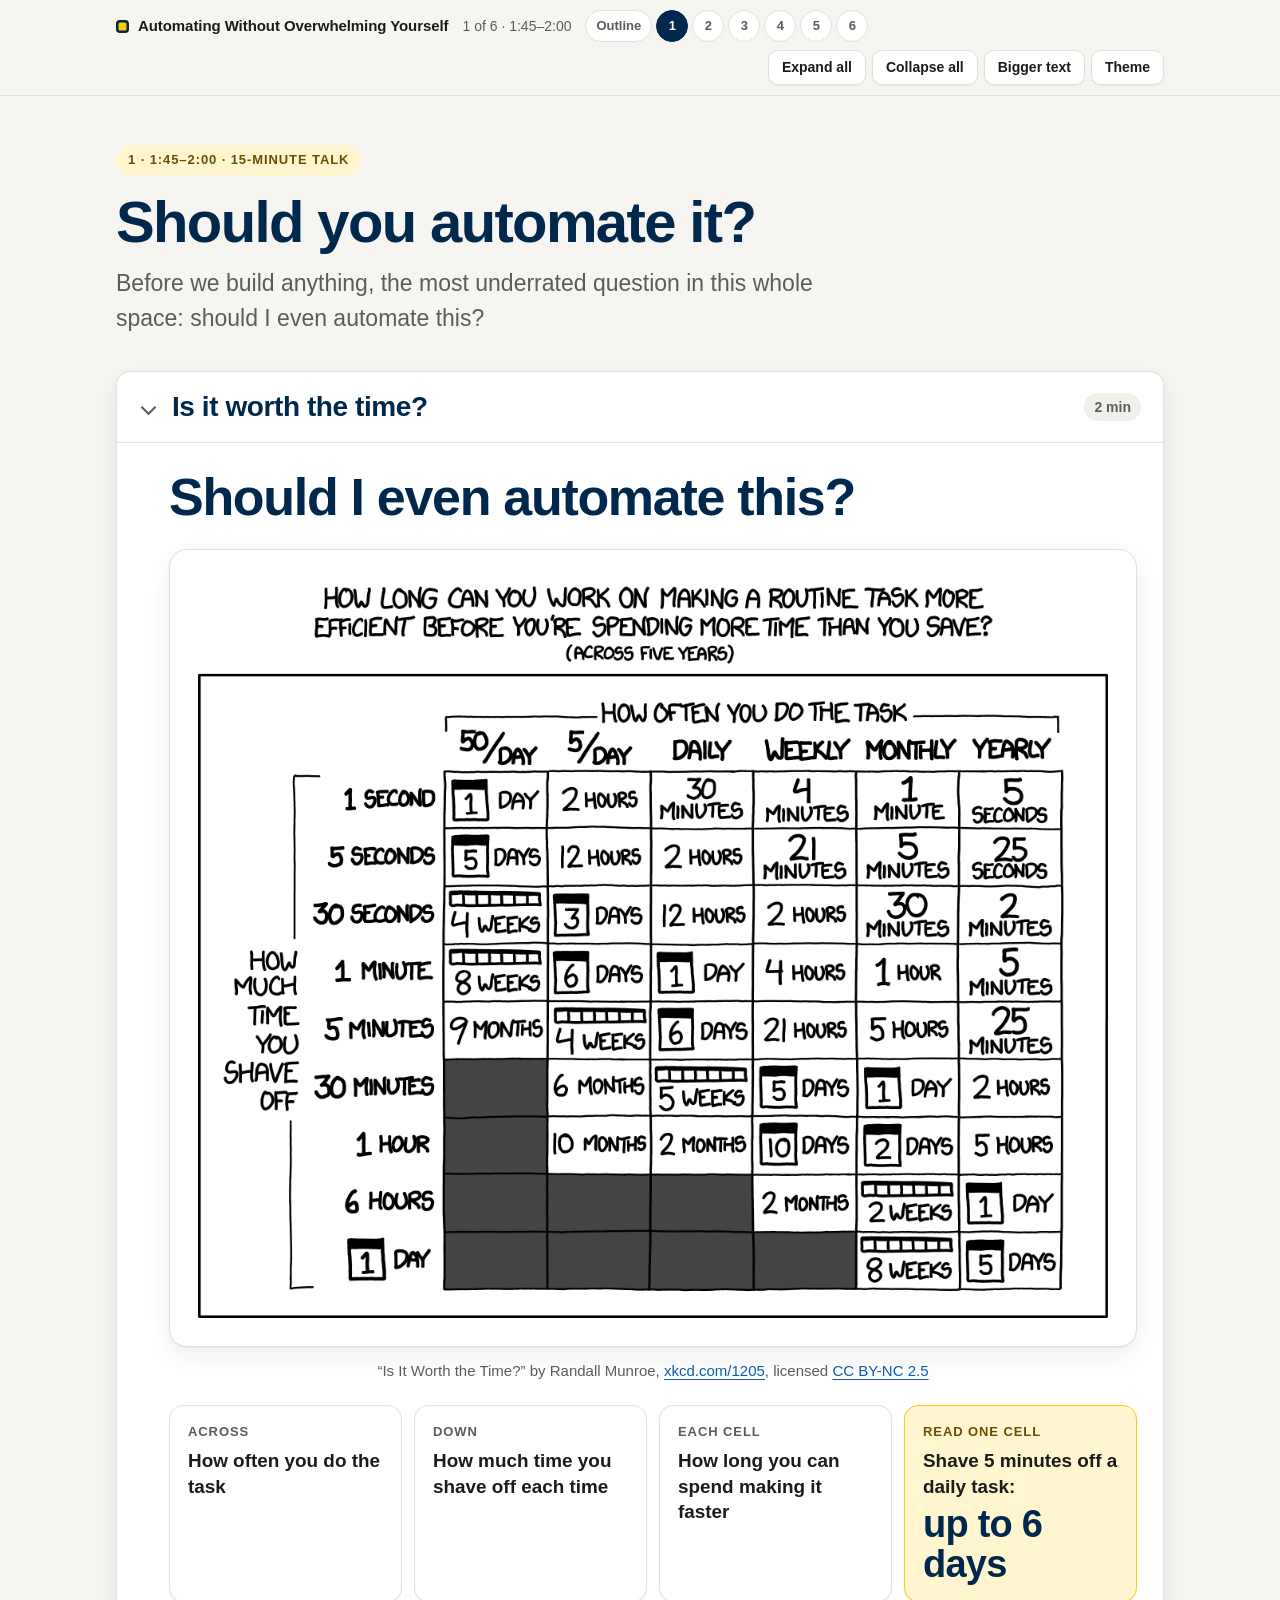
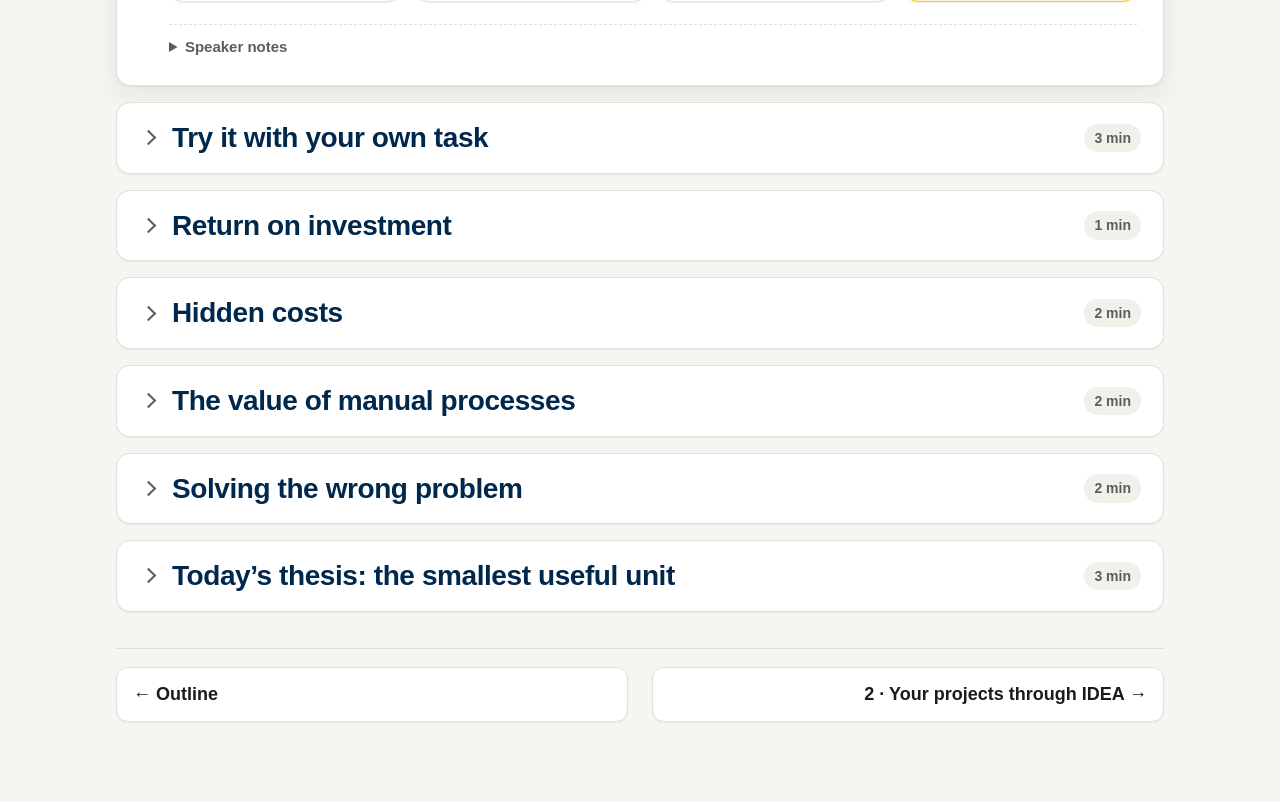
==== site/01-should-you-automate.html @ f0f8e13a "Workshop site: Automating Without Overwhelming Yourself Co-Authored-By: Claude Opus 5.5 <noreply@ant" ====
<!doctype html>
<html lang="en">
<head>
<meta charset="utf-8">
<meta name="viewport" content="width=device-width, initial-scale=1">
<title>Should You Automate?</title>
<link rel="stylesheet" href="assets/shared.css">
<script src="assets/shared.js"></script>
<style>
/* page-only styles; var(--tokens) only. Sizes in em scale with the "Bigger text" toggle. */
.display-q{font-size:clamp(30px,5vw,52px);font-weight:800;line-height:1.08;letter-spacing:-.025em;color:var(--heading);margin:6px 0 24px;max-width:none}
.say{font-size:1.2em;line-height:1.45;margin:8px 0 16px}
.label{display:block;font-size:13px;font-weight:750;letter-spacing:.07em;text-transform:uppercase;color:var(--muted)}
.section-body>.big-quote{margin:6px 0 22px}

/* 1 · the comic: grayscale art on white. color-scheme:light makes the Canvas system color resolve to white in both themes. */
.comic{margin:0 0 22px}
.comic-panel{color-scheme:light;background:Canvas;border:1px solid var(--line);border-radius:18px;padding:clamp(10px,2.4vw,28px);box-shadow:var(--shadow)}
.comic-panel img{display:block;width:100%;margin:0 auto}
.comic figcaption{text-align:center;font-size:15px;margin-top:12px}
.read-row{display:grid;grid-template-columns:repeat(auto-fit,minmax(min(190px,100%),1fr));gap:12px;margin:0}
.read-row .card{margin:0}
.read-row .v{display:block;font-size:1.05em;font-weight:650;line-height:1.35;margin-top:6px}
.read-row .example{background:var(--maize-bg);border-color:var(--maize)}
.read-row .example .label{color:var(--maize-ink)}
.read-row .example .big{display:block;font-size:clamp(28px,3.4vw,38px);font-weight:800;line-height:1.05;letter-spacing:-.02em;color:var(--heading);margin-top:6px}

/* 2 · calculator */
.calc-layout{display:grid;grid-template-columns:minmax(0,5fr) minmax(0,7fr);gap:20px;align-items:start;margin:4px 0 8px}
@media (max-width:780px){.calc-layout{grid-template-columns:minmax(0,1fr)}}
.calc-panel{background:var(--surface-2);border:1px solid var(--line);border-radius:var(--radius);padding:18px 18px 16px;margin:0}
.field{margin:0 0 16px}
.field label{display:block;font-size:17px;margin-bottom:6px}
.field .hint{font-weight:400;color:var(--muted);font-size:14px}
.calc-panel select,.calc-panel input[type=number]{font-size:19px;padding:10px 12px}
.calc-buttons{display:flex;flex-direction:column;align-items:flex-start;gap:8px;margin-top:4px}
.calc-buttons button{text-align:left}
.result{background:var(--surface);border:1px solid var(--line);border-radius:var(--radius);padding:20px 22px 22px;box-shadow:var(--shadow)}
.result-num{font-size:clamp(44px,6.4vw,76px);font-weight:800;line-height:1;letter-spacing:-.035em;color:var(--heading);margin:10px 0 12px;max-width:none}
.result-main{font-size:1.2em;font-weight:600;line-height:1.4;margin:0}
.result-sub{margin:10px 0 0;color:var(--muted);font-size:16px}
.verdict{border:1px solid var(--line);border-left-width:8px;border-radius:12px;padding:12px 16px;margin:16px 0 0}
.verdict[hidden]{display:none}
.verdict-label{font-size:clamp(24px,3vw,32px);font-weight:800;line-height:1.15;margin:0}
.verdict p{margin:6px 0 0}
.verdict.is-yes{background:var(--ok-bg);border-left-color:var(--ok)}
.verdict.is-yes .verdict-label{color:var(--ok)}
.verdict.is-even{background:var(--warn-bg);border-left-color:var(--warn)}
.verdict.is-even .verdict-label{color:var(--warn)}
.verdict.is-no{background:var(--danger-bg);border-left-color:var(--danger)}
.verdict.is-no .verdict-label{color:var(--danger)}
.fine{font-size:15px;color:var(--muted);margin:10px 0 0}

/* 3 to 6 · talk blocks */
.q-grid{display:grid;grid-template-columns:repeat(auto-fit,minmax(min(220px,100%),1fr));gap:14px;margin:0 0 18px;padding:0;list-style:none}
.q-grid li{margin:0;max-width:none;display:flex;flex-direction:column;gap:10px}
.q-num{width:36px;height:36px;border-radius:50%;background:var(--accent);color:var(--accent-ink);display:grid;place-items:center;font-weight:750;font-size:16px}
.q-grid p{margin:0;font-size:1.12em;font-weight:650;line-height:1.35}
.callout p{margin:0}
.callout.lg{font-size:1.15em;line-height:1.45;padding:16px 20px}
.big-list{padding-left:1.2em;margin:4px 0 18px}
.big-list li{font-size:1.2em;line-height:1.4;margin:10px 0}
.stat{display:flex;flex-wrap:wrap;align-items:center;gap:6px 20px;background:var(--surface-2);border:1px solid var(--line);border-radius:var(--radius);padding:16px 22px;margin:20px 0}
.stat b{font-size:clamp(40px,5.4vw,60px);line-height:1;font-weight:800;letter-spacing:-.03em;color:var(--heading);white-space:nowrap}
.stat span{flex:1 1 240px;font-size:1.1em;line-height:1.4}
.cost-card .card-quote{font-family:ui-serif,"New York",Georgia,"Times New Roman",serif;font-size:1.3em;font-weight:600;line-height:1.3;color:var(--heading);margin:2px 0 12px}
.cost-card ul{margin:0 0 4px;padding-left:1.2em}
.lose-card{display:flex;flex-direction:column}
.lose-card .task{margin:0 0 14px;color:var(--muted)}
.lose-card details.reveal{margin:auto 0 0}
.lose-card .lose-word{display:block;font-size:clamp(24px,2.8vw,30px);font-weight:800;line-height:1.15;color:var(--heading);margin:10px 0 4px}
.lose-card details.reveal p{margin:0 0 4px}

/* 7 · IDEA and the three shapes */
.idea-row{display:grid;grid-template-columns:repeat(auto-fit,minmax(min(200px,100%),1fr));gap:12px;margin:10px 0 24px;padding:0;list-style:none}
.idea-row li{position:relative;margin:0;max-width:none;background:var(--surface);border:1px solid var(--line);border-radius:var(--radius);padding:14px 16px 16px;box-shadow:var(--shadow-sm)}
.idea-row .letter{display:block;font-size:40px;font-weight:800;line-height:1;color:var(--muted);margin-bottom:6px}
.idea-row h3{margin:0 0 6px;font-size:22px}
.idea-row p{margin:0;font-size:17px}
.idea-row .is-today{border:3px solid var(--maize);background:var(--maize-bg)}
.idea-row .is-today .letter{color:var(--maize-ink)}
.idea-row .is-today .pill{position:absolute;top:12px;right:12px}
.shape-list{list-style:none;padding:0;margin:8px 0 20px;display:grid;gap:10px}
.shape-list li{margin:0;max-width:none;background:var(--surface-2);border-radius:10px;padding:12px 16px;display:flex;flex-wrap:wrap;align-items:baseline;gap:4px 14px}
.shape-list b{font-size:1.15em}
.shape-list .desc{flex:1 1 300px}
.next-row{margin:20px 0 4px}
@media (max-width:640px){.pager>span{display:none}}
</style>
</head>
<body>
<header class="topbar"><div class="page">
  <a class="brand" href="index.html">Automating Without Overwhelming Yourself</a>
  <span class="crumb">1 of 6 · 1:45–2:00</span>
  <nav class="section-nav" aria-label="Workshop sections">
    <a href="index.html">Outline</a><a href="01-should-you-automate.html" aria-current="page">1</a><a href="02-idea-your-projects.html">2</a><a href="03-tools-of-the-trade.html">3</a><a href="04-live-demos.html">4</a><a href="05-hands-on.html">5</a><a href="06-share-and-close.html">6</a>
  </nav>
  <div class="tools">
    <button type="button" data-expand-all>Expand all</button>
    <button type="button" data-collapse-all>Collapse all</button>
    <button type="button" data-present-toggle aria-label="Bigger text for the projector">Bigger text</button>
    <button type="button" data-theme-toggle aria-label="Switch light or dark">Theme</button>
  </div>
</div></header>
<main class="page">
  <section class="hero">
    <div class="kicker">1 · 1:45–2:00 · 15-minute talk</div>
    <h1>Should you automate it?</h1>
    <p class="lede">Before we build anything, the most underrated question in this whole space: should I even automate this?</p>
  </section>

  <!-- 1 -->
  <details class="section" open>
    <summary><h2>Is it worth the time?</h2><span class="meta">2 min</span></summary>
    <div class="section-body">
      <p class="display-q">Should I even automate this?</p>
      <figure class="comic">
        <div class="comic-panel">
          <img src="assets/xkcd-1205-is-it-worth-the-time.png"
               srcset="assets/xkcd-1205-is-it-worth-the-time.png 571w, assets/xkcd-1205-is-it-worth-the-time_2x.png 1141w"
               sizes="(min-width: 1100px) 920px, 92vw"
               width="571" height="464"
               alt="The xkcd chart “Is It Worth the Time?”. It shows how long you can work on making a routine task more efficient before you spend more time than you save, across five years. Rows are how much time you shave off each run, from 1 second to 1 day. Columns are how often you do the task, from 50 times a day to yearly. Each cell is the most time worth spending. For example, shaving 5 minutes off a daily task is worth up to 6 days of work.">
        </div>
        <figcaption>“Is It Worth the Time?” by Randall Munroe, <a href="https://xkcd.com/1205/">xkcd.com/1205</a>, licensed <a href="https://creativecommons.org/licenses/by-nc/2.5/">CC BY-NC 2.5</a></figcaption>
      </figure>
      <div class="read-row">
        <div class="card"><span class="label">Across</span><span class="v">How often you do the task</span></div>
        <div class="card"><span class="label">Down</span><span class="v">How much time you shave off each time</span></div>
        <div class="card"><span class="label">Each cell</span><span class="v">How long you can spend making it faster</span></div>
        <div class="card example"><span class="label">Read one cell</span><span class="v">Shave 5 minutes off a daily task:</span><span class="big">up to 6 days</span></div>
      </div>
      <details class="notes"><summary>Speaker notes</summary>
        <p>About 2 minutes. Open with the question: should I even automate this?</p>
        <p>This comic compares how often you do a task with how much time you save each time. It forces the part most of us skip: the math.</p>
        <p>Read one cell out loud: shave 5 minutes off something you do daily, and you can spend up to 6 days making it faster.</p>
      </details>
    </div>
  </details>

  <!-- 2 -->
  <details class="section">
    <summary><h2>Try it with your own task</h2><span class="meta">3 min</span></summary>
    <div class="section-body">
      <p class="say">Pick a task. Then pick two numbers.</p>
      <div class="calc-layout">
        <form class="calc-panel" id="calc" onsubmit="return false" aria-label="Is it worth the time? calculator">
          <div class="field">
            <label for="calc-often">How often do you do it?</label>
            <select id="calc-often">
              <option value="d50">50 times a day</option>
              <option value="d5">5 times a day</option>
              <option value="daily" selected>Daily</option>
              <option value="weekly">Weekly</option>
              <option value="monthly">Monthly</option>
              <option value="yearly">Yearly</option>
            </select>
          </div>
          <div class="field">
            <label for="calc-shave">Time shaved off per run</label>
            <select id="calc-shave">
              <option value="s1">1 second</option>
              <option value="s5">5 seconds</option>
              <option value="s30">30 seconds</option>
              <option value="m1">1 minute</option>
              <option value="m5" selected>5 minutes</option>
              <option value="m30">30 minutes</option>
              <option value="h1">1 hour</option>
              <option value="h6">6 hours</option>
              <option value="d1">1 day</option>
            </select>
          </div>
          <div class="field">
            <label for="calc-build">Time to build it (hours) <span class="hint">optional</span></label>
            <input type="number" id="calc-build" min="0" step="0.5" inputmode="decimal" placeholder="e.g. 10">
          </div>
          <div class="calc-buttons">
            <button type="button" id="calc-example">My example: 5 minutes, yearly, 10 hours to build</button>
            <button type="button" id="calc-reset">Reset</button>
          </div>
        </form>

        <div class="result" aria-live="polite">
          <span class="label">Most time worth spending</span>
          <p class="result-num" id="calc-num">6.3 days</p>
          <p class="result-main" id="calc-out">Over five years, that is how long you could spend making it faster before you lose time.</p>
          <p class="result-sub" id="calc-sub">That is about 152 hours in total. The comic’s cell says: 6 days.</p>
          <div class="verdict" id="calc-verdict" hidden>
            <p class="verdict-label" id="calc-verdict-label"></p>
            <p id="calc-verdict-detail"></p>
            <p id="calc-verdict-even"></p>
          </div>
        </div>
      </div>

      <p class="fine">The comic rounds its numbers and assumes you keep doing the task for five years. A “day” here is 24 hours, not a workday. Build time only: maintenance is not in this math.</p>
      <p class="fine">The same idea in the <a href="https://tinalasisi.github.io/roi-calculator-github-pages/" target="_blank" rel="noopener">ROI calculator from my course</a> (opens in a new tab).</p>

      <details class="notes"><summary>Speaker notes</summary>
        <p>About 3 minutes. Ask the room for a task they repeat. Set the two dropdowns, read the big number.</p>
        <p>Then click my example: something that takes 5 minutes, once a year, with 10 hours to automate it. Not a great investment.</p>
        <p>The most useful part is not the number. It is the thinking it forces you to do.</p>
      </details>
    </div>
  </details>

  <!-- 3 -->
  <details class="section">
    <summary><h2>Return on investment</h2><span class="meta">1 min</span></summary>
    <div class="section-body">
      <p class="big-quote">The time you save should be greater than the time you spend building it.</p>
      <ol class="q-grid" role="list">
        <li class="card"><span class="q-num" aria-hidden="true">1</span><p>How long does this take me now?</p></li>
        <li class="card"><span class="q-num" aria-hidden="true">2</span><p>How much faster would it be after I build it?</p></li>
        <li class="card"><span class="q-num" aria-hidden="true">3</span><p>How often do I even do this?</p></li>
      </ol>
      <div class="callout lg">
        <p><b>Confession:</b> I am the kind of person who would spend 40 hours automating something that takes me 10 minutes a week.</p>
      </div>
      <details class="notes"><summary>Speaker notes</summary>
        <p>About 1 minute. ROI for automation: the time you spend building should be less than the time you save over a reasonable period.</p>
        <p>The confession: I build Rube Goldberg machines. This triggers that, that feeds into this other thing, it is all so elegant. Six months later something changes, the whole thing breaks, and I have no idea why. So pausing to ask “is this worth it?” comes from experience.</p>
      </details>
    </div>
  </details>

  <!-- 4 -->
  <details class="section">
    <summary><h2>Hidden costs</h2><span class="meta">2 min</span></summary>
    <div class="section-body">
      <p class="say">Some costs a calculator can’t see.</p>
      <div class="grid">
        <div class="card cost-card">
          <h3>Maintenance</h3>
          <p class="card-quote">External systems change all the time.</p>
          <ul>
            <li>An update happens.</li>
            <li>A feature gets renamed.</li>
            <li>A service changes how it connects.</li>
          </ul>
        </div>
        <div class="card cost-card">
          <h3>Over-engineering</h3>
          <p class="card-quote">Aim for “good enough” to avoid feature creep.</p>
          <ul>
            <li>Features you don’t need.</li>
            <li>More complex than it has to be.</li>
            <li>“While I’m at it, I might as well also…”</li>
          </ul>
        </div>
      </div>
      <div class="callout warn lg">
        <p>Ask first: <b>how would I know if this broke?</b></p>
      </div>
      <div class="stat">
        <b>7 of 11</b>
        <span>client proposals raise cost and upkeep. Your clients already know this.</span>
      </div>
      <details class="notes"><summary>Speaker notes</summary>
        <p>About 2 minutes. Maintenance: automations break, and a silent failure is worse than a visible error. Every automated process you create is a system you are now responsible for keeping alive.</p>
        <p>Over-engineering: “while I’m at it, I might as well also…” is feature creep, the enemy of “good enough.”</p>
        <p>The upkeep worries in the client proposals: who maintains it, ongoing tool costs, energy use.</p>
      </details>
    </div>
  </details>

  <!-- 5 -->
  <details class="section">
    <summary><h2>The value of manual processes</h2><span class="meta">2 min</span></summary>
    <div class="section-body">
      <p class="say">Some costs aren’t about time at all. Guess what each one would cost you.</p>
      <div class="grid">
        <div class="card lose-card">
          <h3>The hand-typed weekly report</h3>
          <p class="task">Looks like a perfect automation candidate.</p>
          <details class="reveal"><summary>What would you lose?</summary>
            <span class="lose-word">Awareness</span>
            <p>Putting it together may be how you stay informed.</p>
          </details>
        </div>
        <div class="card lose-card">
          <h3>Personal welcome emails</h3>
          <p class="task">Easy to template and send.</p>
          <details class="reveal"><summary>What would you lose?</summary>
            <span class="lose-word">Connection</span>
            <p>Writing them may be how you build relationships with new people.</p>
          </details>
        </div>
        <div class="card lose-card">
          <h3>Reviewing data by hand</h3>
          <p class="task">Slow and repetitive.</p>
          <details class="reveal"><summary>What would you lose?</summary>
            <span class="lose-word">Quality</span>
            <p>It may be how you catch errors before they snowball.</p>
          </details>
        </div>
      </div>
      <div class="callout lg">
        <p>Automation handles rules well. It handles nuance poorly. <b>Automating judgment often means automating errors.</b></p>
      </div>
      <details class="notes"><summary>Speaker notes</summary>
        <p>About 2 minutes. Let the room guess before you open each card.</p>
        <p>Automating these might save you twenty minutes, but it could cost you awareness, relationships, or quality.</p>
        <p>The “describe it to a robot” test: if you can write the exact steps with no room for interpretation, you can probably automate it. If you keep adding “unless…” and “it depends…”, you are in judgment territory.</p>
        <p>Every project today has a “stays manual” line. This is where it comes from.</p>
      </details>
    </div>
  </details>

  <!-- 6 -->
  <details class="section">
    <summary><h2>Solving the wrong problem</h2><span class="meta">2 min</span></summary>
    <div class="section-body">
      <p class="big-quote">Consider that the current system may be fine, with no real problem to solve!</p>
      <ul class="big-list">
        <li>Sometimes the task shouldn’t exist at all.</li>
        <li>Maybe you don’t need an automated report. Maybe you need a five-minute conversation with your team.</li>
        <li>Is it slow because of <em>my time</em>, or because I’m waiting on approvals or on someone else? Automation won’t fix the second one.</li>
      </ul>
      <div class="stat">
        <b>8 of 11</b>
        <span>client proposals say they are open to simpler or non-AI approaches. Your clients left the door open.</span>
      </div>
      <p class="big-quote">Automation decisions require judgment, not just math.</p>
      <p class="say">The chart can tell you whether the numbers work out. It can’t tell you whether you should do it.</p>
      <details class="notes"><summary>Speaker notes</summary>
        <p>About 2 minutes. Only you can decide, by thinking about context, about what you would lose, and about whether the task is actually the problem you need to solve.</p>
        <p>Keep it short here. This idea comes back at the close, right before Charles Kemp’s session on the problem behind the problem.</p>
      </details>
    </div>
  </details>

  <!-- 7 -->
  <details class="section">
    <summary><h2>Today’s thesis: the smallest useful unit</h2><span class="meta">3 min</span></summary>
    <div class="section-body">
      <p class="say">The IDEA framework from my course:</p>
      <ol class="idea-row" role="list">
        <li>
          <span class="letter" aria-hidden="true">I</span>
          <h3>Identify</h3>
          <p>What does “done” look like?</p>
        </li>
        <li>
          <span class="letter" aria-hidden="true">D</span>
          <h3>Document</h3>
          <p>Data source, transformation, output. What’s fixed? What varies?</p>
        </li>
        <li class="is-today">
          <span class="pill">Today’s focus</span>
          <span class="letter" aria-hidden="true">E</span>
          <h3>Experiment</h3>
          <p><b>Choose one component to test. Start with the smallest workable version.</b></p>
        </li>
        <li>
          <span class="letter" aria-hidden="true">A</span>
          <h3>Adjust</h3>
          <p>What could break if something changes? Who else is affected?</p>
        </li>
      </ol>
      <p class="big-quote">Today we apply that to each client project.</p>
      <p class="say">Find the smallest useful step worth automating. Have AI build it. Run it on test data. Keep the judgment calls manual.</p>
      <h3>11 client projects, three shapes</h3>
      <ul class="shape-list" role="list">
        <li class="shape-1 shape-bar"><b class="shape-text">Intake → triage</b><span class="desc">Something arrives; a rule or a person decides; a record gets written.</span><span class="pill">6 projects</span></li>
        <li class="shape-2 shape-bar"><b class="shape-text">Pile → catalog</b><span class="desc">Find it later: capture, name, retrieve.</span><span class="pill">2 projects</span></li>
        <li class="shape-3 shape-bar"><b class="shape-text">Many sheets → one table</b><span class="desc">Two sources, one truth: join on a shared key.</span><span class="pill">3 projects</span></li>
      </ul>
      <p class="next-row"><a class="btn btn-primary btn-lg" href="02-idea-your-projects.html">Next: Your projects through IDEA →</a></p>
      <details class="notes"><summary>Speaker notes</summary>
        <p>About 3 minutes. Walk the four IDEA steps fast, land on Experiment: “start with the smallest workable version.” That is today’s thesis.</p>
        <p>Next: each team finds its project and says its smallest useful unit in one sentence. The one on the projects page is a starting point to argue with, not an assignment.</p>
        <p>Click through to page 2 at 2:00.</p>
      </details>
    </div>
  </details>

  <nav class="pager" aria-label="Sections">
    <a href="index.html">← Outline</a>
    <span aria-hidden="true"></span>
    <a href="02-idea-your-projects.html">2 · Your projects through IDEA →</a>
  </nav>
</main>
<script>
(function(){
  'use strict';
  var DAY = 86400, YEARS = 5;
  var RATES = {d50: 50, d5: 5, daily: 1, weekly: 1 / 7, monthly: 12 / 365, yearly: 1 / 365};
  var SHAVES = {s1: 1, s5: 5, s30: 30, m1: 60, m5: 300, m30: 1800, h1: 3600, h6: 21600, d1: 86400};
  var ORDER = ['d50', 'd5', 'daily', 'weekly', 'monthly', 'yearly'];
  // Cells of xkcd 1205, same row and column order ('' = blank in the comic).
  var COMIC = {
    s1: ['1 day', '2 hours', '30 minutes', '4 minutes', '1 minute', '5 seconds'],
    s5: ['5 days', '12 hours', '2 hours', '21 minutes', '5 minutes', '25 seconds'],
    s30: ['4 weeks', '3 days', '12 hours', '2 hours', '30 minutes', '2 minutes'],
    m1: ['8 weeks', '6 days', '1 day', '4 hours', '1 hour', '5 minutes'],
    m5: ['9 months', '4 weeks', '6 days', '21 hours', '5 hours', '25 minutes'],
    m30: ['', '6 months', '5 weeks', '5 days', '1 day', '2 hours'],
    h1: ['', '10 months', '2 months', '10 days', '2 days', '5 hours'],
    h6: ['', '', '', '2 months', '2 weeks', '1 day'],
    d1: ['', '', '', '', '8 weeks', '5 days']
  };

  var often = document.getElementById('calc-often');
  var shave = document.getElementById('calc-shave');
  var build = document.getElementById('calc-build');
  var numEl = document.getElementById('calc-num');
  var out = document.getElementById('calc-out');
  var sub = document.getElementById('calc-sub');
  var verdict = document.getElementById('calc-verdict');
  var vLabel = document.getElementById('calc-verdict-label');
  var vDetail = document.getElementById('calc-verdict-detail');
  var vEven = document.getElementById('calc-verdict-even');

  function num(n) {
    var r = n < 10 ? Math.round(n * 10) / 10 : Math.round(n);
    return r.toLocaleString('en-US');
  }
  function unit(n, word) {
    var s = num(n);
    return s + ' ' + word + (s === '1' ? '' : 's');
  }
  function fmtDuration(sec) {
    if (sec < 59.5) return unit(sec, 'second');
    if (sec < 3570) return unit(sec / 60, 'minute');
    if (sec < DAY - 1800) return unit(sec / 3600, 'hour');
    var days = sec / DAY;
    if (days < 14) return unit(days, 'day');
    if (days < 63) return unit(days / 7, 'week');
    var months = days / (365 / 12);
    if (months < 12) return unit(months, 'month');
    return unit(days / 365, 'year');
  }

  function update() {
    var rate = RATES[often.value];
    var s = SHAVES[shave.value];
    if (rate === undefined || s === undefined) return;
    var perDay = s * rate;                 // seconds saved per calendar day
    var total = perDay * 365 * YEARS;      // seconds saved over five years
    var cell = COMIC[shave.value][ORDER.indexOf(often.value)];
    var comicLine = cell ? ' The comic’s cell says: ' + cell + '.' : ' The comic leaves this cell blank.';

    if (perDay >= DAY) {
      numEl.textContent = 'Can’t happen';
      out.textContent = 'This combination saves 24 hours or more every single day.';
      sub.textContent = ('Pick a smaller saving or a less frequent task.' + comicLine).trim();
      verdict.hidden = true;
      return;
    }

    numEl.textContent = fmtDuration(total);
    out.textContent = 'Over five years, that is how long you could spend making it faster before you lose time.';
    var hours = total / 3600;
    sub.textContent = ((total >= DAY ? 'That is about ' + num(hours) + ' hours in total.' : '') + comicLine).trim();

    var b = parseFloat(build.value);
    if (!(b > 0) || !isFinite(b)) { verdict.hidden = true; return; }

    verdict.hidden = false;
    verdict.classList.remove('is-yes', 'is-even', 'is-no');
    var savedTxt = 'You save about ' + (hours >= 1 ? unit(hours, 'hour') : fmtDuration(total)) +
      ' and spend ' + (b >= 1 ? unit(b, 'hour') : fmtDuration(b * 3600)) + ' building it.';
    if (hours > b * 1.2) {
      verdict.classList.add('is-yes');
      vLabel.textContent = '✓ Worth it';
    } else if (hours >= b * 0.8) {
      verdict.classList.add('is-even');
      vLabel.textContent = '≈ Roughly even';
    } else {
      verdict.classList.add('is-no');
      vLabel.textContent = '✗ Not worth it';
    }
    vDetail.textContent = savedTxt;

    var runs = (b * 3600) / s;
    var evenSec = (b * 3600 / perDay) * DAY; // calendar time until savings equal build time
    if (runs <= 1) {
      vEven.textContent = 'Break-even: the first run pays it back.';
    } else {
      var t = 'Break-even: after about ' + fmtDuration(evenSec) + ' of doing the task (about ' +
        Math.round(runs).toLocaleString('en-US') + ' runs).';
      if (evenSec > YEARS * 365 * DAY) t += ' That is past the five-year window.';
      vEven.textContent = t;
    }
  }

  [often, shave, build].forEach(function (el) {
    el.addEventListener('input', update);
    el.addEventListener('change', update);
  });
  document.getElementById('calc-example').addEventListener('click', function () {
    often.value = 'yearly'; shave.value = 'm5'; build.value = '10'; update();
  });
  document.getElementById('calc-reset').addEventListener('click', function () {
    often.value = 'daily'; shave.value = 'm5'; build.value = ''; update();
  });
  update();
})();
</script>
</body>
</html>
---- site/assets/shared.css ----
/* Automating Without Overwhelming Yourself: shared styles (v2). Pages reuse these tokens; never hard-code colors. */
:root{
  --bg:#f6f5f1;--surface:#ffffff;--surface-2:#f2f0ea;--ink:#1b1b19;--muted:#5d5c57;--line:#e3e0d8;
  --heading:#00274c;--accent:#00274c;--accent-ink:#ffffff;--link:#0b5cad;
  --maize:#ffcb05;--maize-ink:#6b4f00;--maize-bg:#fff5cf;
  --ok:#1f6f43;--ok-bg:#e6f4ec;--warn:#8a5a00;--warn-bg:#fdf3dc;--danger:#a4262c;--danger-bg:#fbeaea;
  --shape1:#2f6f5e;--shape2:#7a4b9c;--shape3:#b3541e;--focus:#2b6cb0;
  --shadow-sm:0 1px 2px rgba(25,25,20,.06);--shadow:0 1px 2px rgba(25,25,20,.05),0 10px 28px rgba(25,25,20,.07);
  --radius:14px;color-scheme:light;
}
@media (prefers-color-scheme:dark){:root:not([data-theme="light"]){
  --bg:#131312;--surface:#1c1c1a;--surface-2:#252523;--ink:#ecebe6;--muted:#a9a79f;--line:#33322e;
  --heading:#f3f1ea;--accent:#9cc3ff;--accent-ink:#0d1b2a;--link:#9cc3ff;
  --maize:#ffcb05;--maize-ink:#ffd84d;--maize-bg:#3a3214;
  --ok:#7fd6a4;--ok-bg:#1b3326;--warn:#ffd27a;--warn-bg:#3a2f14;--danger:#ff8a8f;--danger-bg:#3a1f20;
  --shape1:#6fc2a8;--shape2:#c39be0;--shape3:#f0a070;--focus:#9cc3ff;
  --shadow-sm:0 1px 2px rgba(0,0,0,.45);--shadow:0 1px 2px rgba(0,0,0,.4),0 10px 28px rgba(0,0,0,.35);color-scheme:dark;}}
:root[data-theme="dark"]{
  --bg:#131312;--surface:#1c1c1a;--surface-2:#252523;--ink:#ecebe6;--muted:#a9a79f;--line:#33322e;
  --heading:#f3f1ea;--accent:#9cc3ff;--accent-ink:#0d1b2a;--link:#9cc3ff;
  --maize:#ffcb05;--maize-ink:#ffd84d;--maize-bg:#3a3214;
  --ok:#7fd6a4;--ok-bg:#1b3326;--warn:#ffd27a;--warn-bg:#3a2f14;--danger:#ff8a8f;--danger-bg:#3a1f20;
  --shape1:#6fc2a8;--shape2:#c39be0;--shape3:#f0a070;--focus:#9cc3ff;
  --shadow-sm:0 1px 2px rgba(0,0,0,.45);--shadow:0 1px 2px rgba(0,0,0,.4),0 10px 28px rgba(0,0,0,.35);color-scheme:dark;}
*{box-sizing:border-box}
html{-webkit-text-size-adjust:100%;scroll-behavior:smooth}
body{margin:0;background:var(--bg);color:var(--ink);font:18px/1.6 -apple-system,BlinkMacSystemFont,"SF Pro Text","Segoe UI",Inter,Helvetica,Arial,sans-serif;-webkit-font-smoothing:antialiased}
:root.present body{font-size:21px}
:root.present .prompt pre{font-size:17px}
::selection{background:var(--maize-bg)}
a{color:var(--link);text-underline-offset:3px}
a:focus-visible,button:focus-visible,summary:focus-visible,input:focus-visible,select:focus-visible,textarea:focus-visible{outline:3px solid var(--focus);outline-offset:2px;border-radius:6px}
img{max-width:100%;height:auto}
.page{max-width:1080px;margin:0 auto;padding:0 16px 80px}
/* top bar */
.topbar{position:sticky;top:0;z-index:20;background:var(--bg);border-bottom:1px solid var(--line)}
@supports (background:color-mix(in srgb,red,blue)){.topbar{background:color-mix(in srgb,var(--bg) 86%,transparent);-webkit-backdrop-filter:saturate(1.3) blur(10px);backdrop-filter:saturate(1.3) blur(10px)}}
.topbar .page{display:flex;flex-wrap:wrap;align-items:center;gap:8px 14px;padding-top:10px;padding-bottom:10px}
.brand{display:inline-flex;align-items:center;gap:9px;font-weight:750;font-size:15px;color:var(--ink);text-decoration:none;letter-spacing:-.005em}
.brand::before{content:"";width:13px;height:13px;border-radius:4px;background:var(--maize);box-shadow:inset 0 0 0 2.5px var(--accent);flex:none}
.crumb{font-size:14px;color:var(--muted)}
.section-nav{display:flex;gap:4px;flex-wrap:wrap}
.section-nav a{min-width:32px;height:32px;padding:0 10px;border-radius:999px;display:inline-grid;place-items:center;font-size:13px;font-weight:650;text-decoration:none;color:var(--muted);border:1px solid var(--line);background:var(--surface)}
.section-nav a:hover{border-color:var(--accent);color:var(--ink)}
.section-nav a[aria-current="page"]{background:var(--accent);color:var(--accent-ink);border-color:var(--accent)}
.tools{margin-left:auto;display:flex;gap:6px;flex-wrap:wrap}
/* buttons */
button,.btn{font:inherit;font-size:14px;font-weight:600;line-height:1.2;cursor:pointer;border:1px solid var(--line);background:var(--surface);color:var(--ink);padding:8px 13px;border-radius:10px;text-decoration:none;display:inline-flex;align-items:center;gap:6px;box-shadow:var(--shadow-sm);transition:border-color .12s,transform .12s,box-shadow .12s}
button:hover,.btn:hover{border-color:var(--accent)}
button:active,.btn:active{transform:translateY(1px)}
button[disabled]{opacity:.5;cursor:not-allowed}
.btn-primary{background:var(--accent);color:var(--accent-ink);border-color:var(--accent)}
.btn-primary:hover{box-shadow:var(--shadow)}
.btn-lg{font-size:17px;padding:11px 18px;border-radius:12px}
/* hero */
.hero{padding:48px 0 20px}
.kicker{display:inline-flex;align-items:center;gap:8px;font-size:13px;font-weight:750;letter-spacing:.07em;text-transform:uppercase;color:var(--maize-ink);background:var(--maize-bg);padding:5px 12px;border-radius:999px}
h1{font-size:clamp(34px,5.2vw,58px);line-height:1.05;margin:16px 0 14px;letter-spacing:-.028em;color:var(--heading);font-weight:800}
.lede{font-size:clamp(19px,2.3vw,23px);line-height:1.5;color:var(--muted);margin:0;max-width:60ch}
h2{font-size:clamp(21px,2.6vw,28px);line-height:1.2;margin:0;letter-spacing:-.015em;color:var(--heading)}
h3{font-size:20px;margin:20px 0 6px;letter-spacing:-.01em;color:var(--heading)}
p,li{max-width:72ch}
li{margin:5px 0}
/* sections as toggles */
details.section{background:var(--surface);border:1px solid var(--line);border-radius:var(--radius);margin:16px 0;box-shadow:var(--shadow-sm);transition:box-shadow .15s,border-color .15s}
details.section:hover,details.section[open]{box-shadow:var(--shadow)}
details.section>summary{list-style:none;cursor:pointer;display:flex;align-items:center;gap:14px;padding:18px 22px;border-radius:var(--radius)}
details.section>summary::-webkit-details-marker{display:none}
details.section>summary::before{content:"";width:9px;height:9px;border-right:2.5px solid var(--muted);border-bottom:2.5px solid var(--muted);transform:rotate(-45deg);transition:transform .15s;flex:none;margin:0 4px}
details.section[open]>summary::before{transform:rotate(45deg)}
details.section[open]>summary{border-bottom:1px solid var(--line);border-radius:var(--radius) var(--radius) 0 0}
details.section>summary:hover{background:var(--surface-2)}
details.section>summary .meta{margin-left:auto;font-size:14px;font-weight:600;color:var(--muted);white-space:nowrap;background:var(--surface-2);padding:3px 10px;border-radius:999px}
.section-body{padding:20px 26px 26px 52px}
@media (max-width:640px){.section-body{padding:16px 16px 20px}details.section>summary{padding:14px 16px}}
details.notes{margin-top:22px;border-top:1px dashed var(--line);padding-top:10px;font-size:15px;color:var(--muted)}
details.notes>summary{cursor:pointer;font-weight:650}
details.reveal{border:1px dashed var(--line);border-radius:12px;padding:10px 16px;margin:14px 0;background:var(--surface-2)}
details.reveal>summary{cursor:pointer;font-weight:650}
details.reveal[open]{border-style:solid}
/* layout blocks */
.grid{display:grid;grid-template-columns:repeat(auto-fit,minmax(260px,1fr));gap:14px}
.card{background:var(--surface);border:1px solid var(--line);border-radius:var(--radius);padding:16px 18px;box-shadow:var(--shadow-sm)}
.card h3{margin-top:0}
a.card{display:block;color:inherit;text-decoration:none;transition:transform .12s,box-shadow .12s,border-color .12s}
a.card:hover{transform:translateY(-2px);box-shadow:var(--shadow);border-color:var(--accent)}
.surface-2{background:var(--surface-2)}
.callout{background:var(--maize-bg);border-left:5px solid var(--maize);border-radius:10px;padding:14px 18px;margin:14px 0}
.callout.ok{background:var(--ok-bg);border-left-color:var(--ok)}
.callout.warn{background:var(--warn-bg);border-left-color:var(--warn)}
.big-quote{font-family:ui-serif,"New York",Georgia,"Times New Roman",serif;font-size:clamp(24px,3.2vw,34px);font-weight:600;line-height:1.25;letter-spacing:-.01em;margin:14px 0;padding-left:18px;border-left:5px solid var(--maize);color:var(--heading)}
.pill{display:inline-block;font-size:13px;font-weight:650;padding:3px 11px;border-radius:999px;background:var(--surface-2);border:1px solid var(--line);color:var(--ink)}
.shape-1{--shape:var(--shape1)}.shape-2{--shape:var(--shape2)}.shape-3{--shape:var(--shape3)}
.shape-bar{border-left:5px solid var(--shape,var(--line))}
.shape-text{color:var(--shape,var(--ink))}
/* code and prompts */
code,pre,kbd{font-family:ui-monospace,"SF Mono",SFMono-Regular,Menlo,monospace}
code{font-size:.86em;background:var(--surface-2);padding:2px 6px;border-radius:6px}
kbd{font-size:.85em;background:var(--surface);border:1px solid var(--line);border-bottom-width:2px;border-radius:6px;padding:1px 6px}
.prompt{border:1px solid var(--line);border-radius:12px;overflow:hidden;margin:14px 0;background:var(--surface);box-shadow:var(--shadow-sm)}
.prompt-head{display:flex;justify-content:space-between;align-items:center;gap:8px;padding:9px 14px;background:var(--surface-2);font-size:14px;font-weight:650;border-bottom:1px solid var(--line)}
.prompt pre{margin:0;padding:14px 16px;white-space:pre-wrap;word-wrap:break-word;font-size:15px;line-height:1.55}
/* numbered steps */
ol.steps{counter-reset:step;list-style:none;padding:0;margin:12px 0}
ol.steps>li{counter-increment:step;position:relative;padding:4px 0 14px 50px;max-width:none}
ol.steps>li::before{content:counter(step);position:absolute;left:0;top:1px;width:34px;height:34px;border-radius:50%;background:var(--accent);color:var(--accent-ink);font-weight:750;display:grid;place-items:center;font-size:16px}
/* tables */
.table-wrap{overflow-x:auto;border:1px solid var(--line);border-radius:12px;background:var(--surface)}
table{border-collapse:collapse;width:100%;font-size:16px}
th,td{text-align:left;padding:10px 12px;border-bottom:1px solid var(--line);vertical-align:top}
tbody tr:last-child td{border-bottom:0}
tbody tr:nth-child(even){background:var(--surface-2)}
th{font-size:12.5px;text-transform:uppercase;letter-spacing:.05em;color:var(--muted);background:var(--surface)}
/* forms */
label{font-weight:650}
input[type=text],input[type=number],select,textarea{font:inherit;font-size:16px;color:var(--ink);background:var(--surface);border:1px solid var(--line);border-radius:10px;padding:9px 12px;width:100%}
input[type=text]:focus,input[type=number]:focus,select:focus,textarea:focus{border-color:var(--accent)}
textarea{min-height:120px;resize:vertical;line-height:1.5}
/* figures */
figure{margin:14px 0}
figcaption{font-size:14px;color:var(--muted);margin-top:8px}
/* footer pager */
.pager{display:grid;grid-template-columns:1fr auto 1fr;gap:12px;align-items:stretch;margin-top:36px;padding-top:18px;border-top:1px solid var(--line)}
.pager a{text-decoration:none;font-weight:650;padding:12px 16px;border:1px solid var(--line);border-radius:12px;background:var(--surface);color:var(--ink);box-shadow:var(--shadow-sm)}
.pager a:hover{border-color:var(--accent)}
.pager a:last-child{text-align:right}
@media (max-width:640px){.pager{grid-template-columns:1fr}.pager a:last-child{text-align:left}}
.muted{color:var(--muted)}
.visually-hidden{position:absolute!important;width:1px;height:1px;overflow:hidden;clip:rect(0 0 0 0);white-space:nowrap}
@media (prefers-reduced-motion:reduce){*{transition:none!important;scroll-behavior:auto!important}}
@media print{.topbar,.tools,.pager{display:none}details.section{break-inside:avoid;box-shadow:none}}
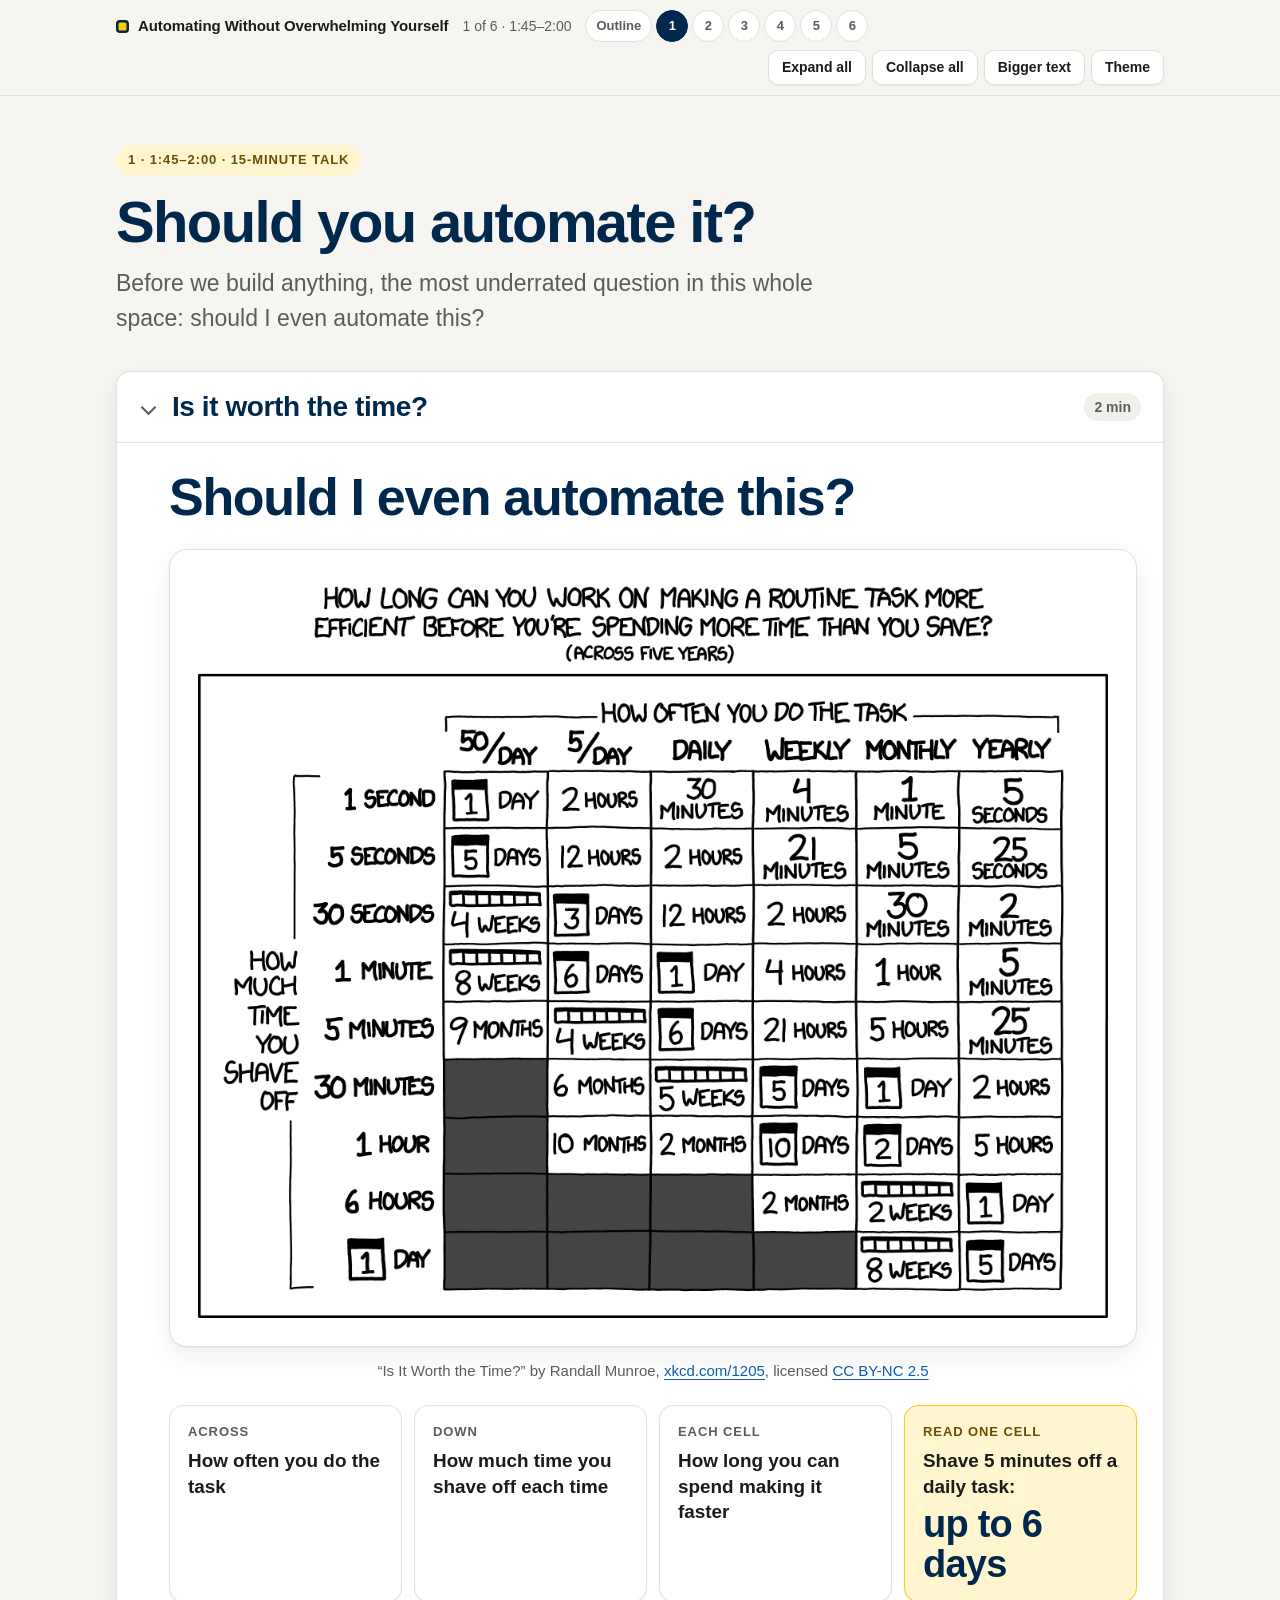
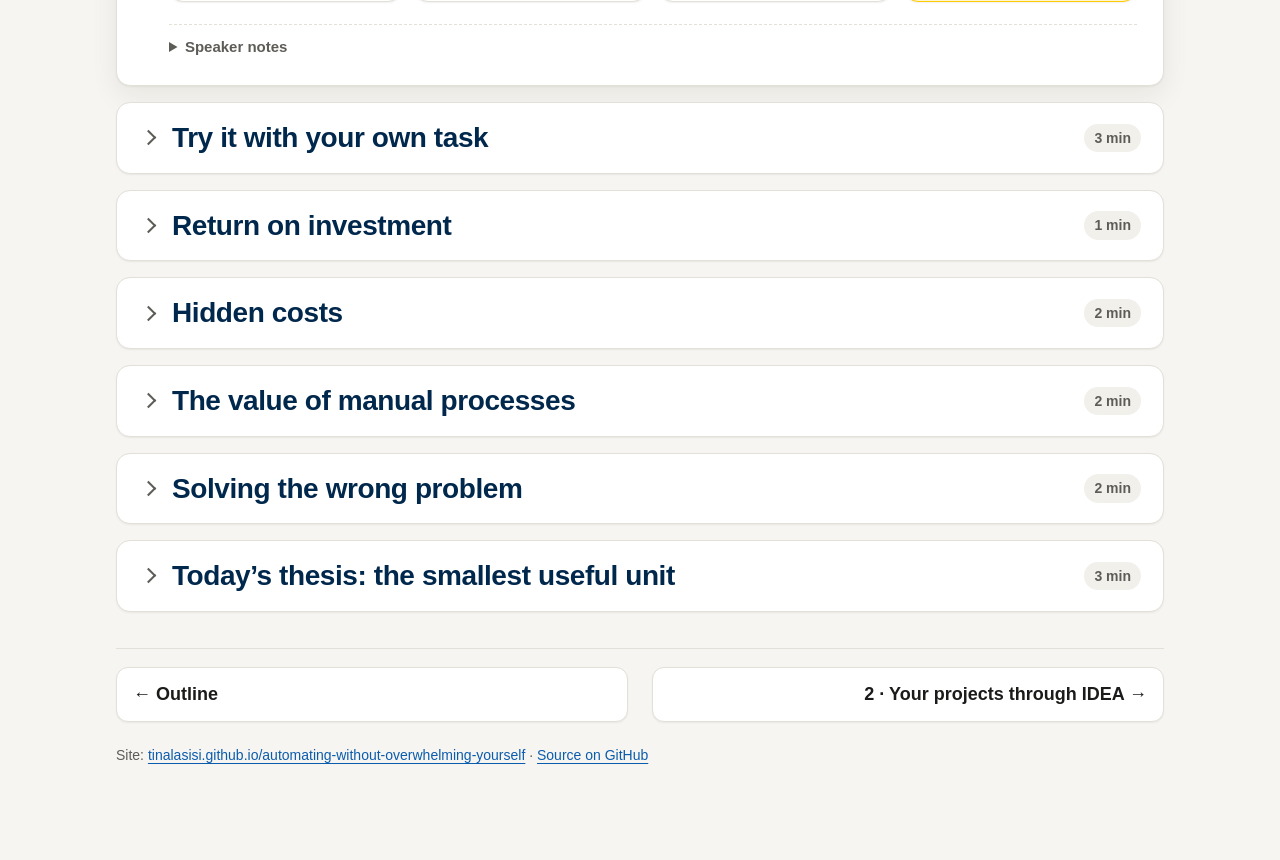
==== commit dc00f8d8: "Front-page QR to the site, GitHub source links, demo folder download Co-Authored-By: Claude Opus 5.5" ====
--- a/site/01-should-you-automate.html
+++ b/site/01-should-you-automate.html
@@ -380,6 +380,7 @@
     <span aria-hidden="true"></span>
     <a href="02-idea-your-projects.html">2 · Your projects through IDEA →</a>
   </nav>
+  <p class="source-link muted" style="margin-top:22px;font-size:14px">Site: <a href="https://tinalasisi.github.io/automating-without-overwhelming-yourself/">tinalasisi.github.io/automating-without-overwhelming-yourself</a> · <a href="https://github.com/tinalasisi/automating-without-overwhelming-yourself" target="_blank" rel="noopener">Source on GitHub</a></p>
 </main>
 <script>
 (function(){
